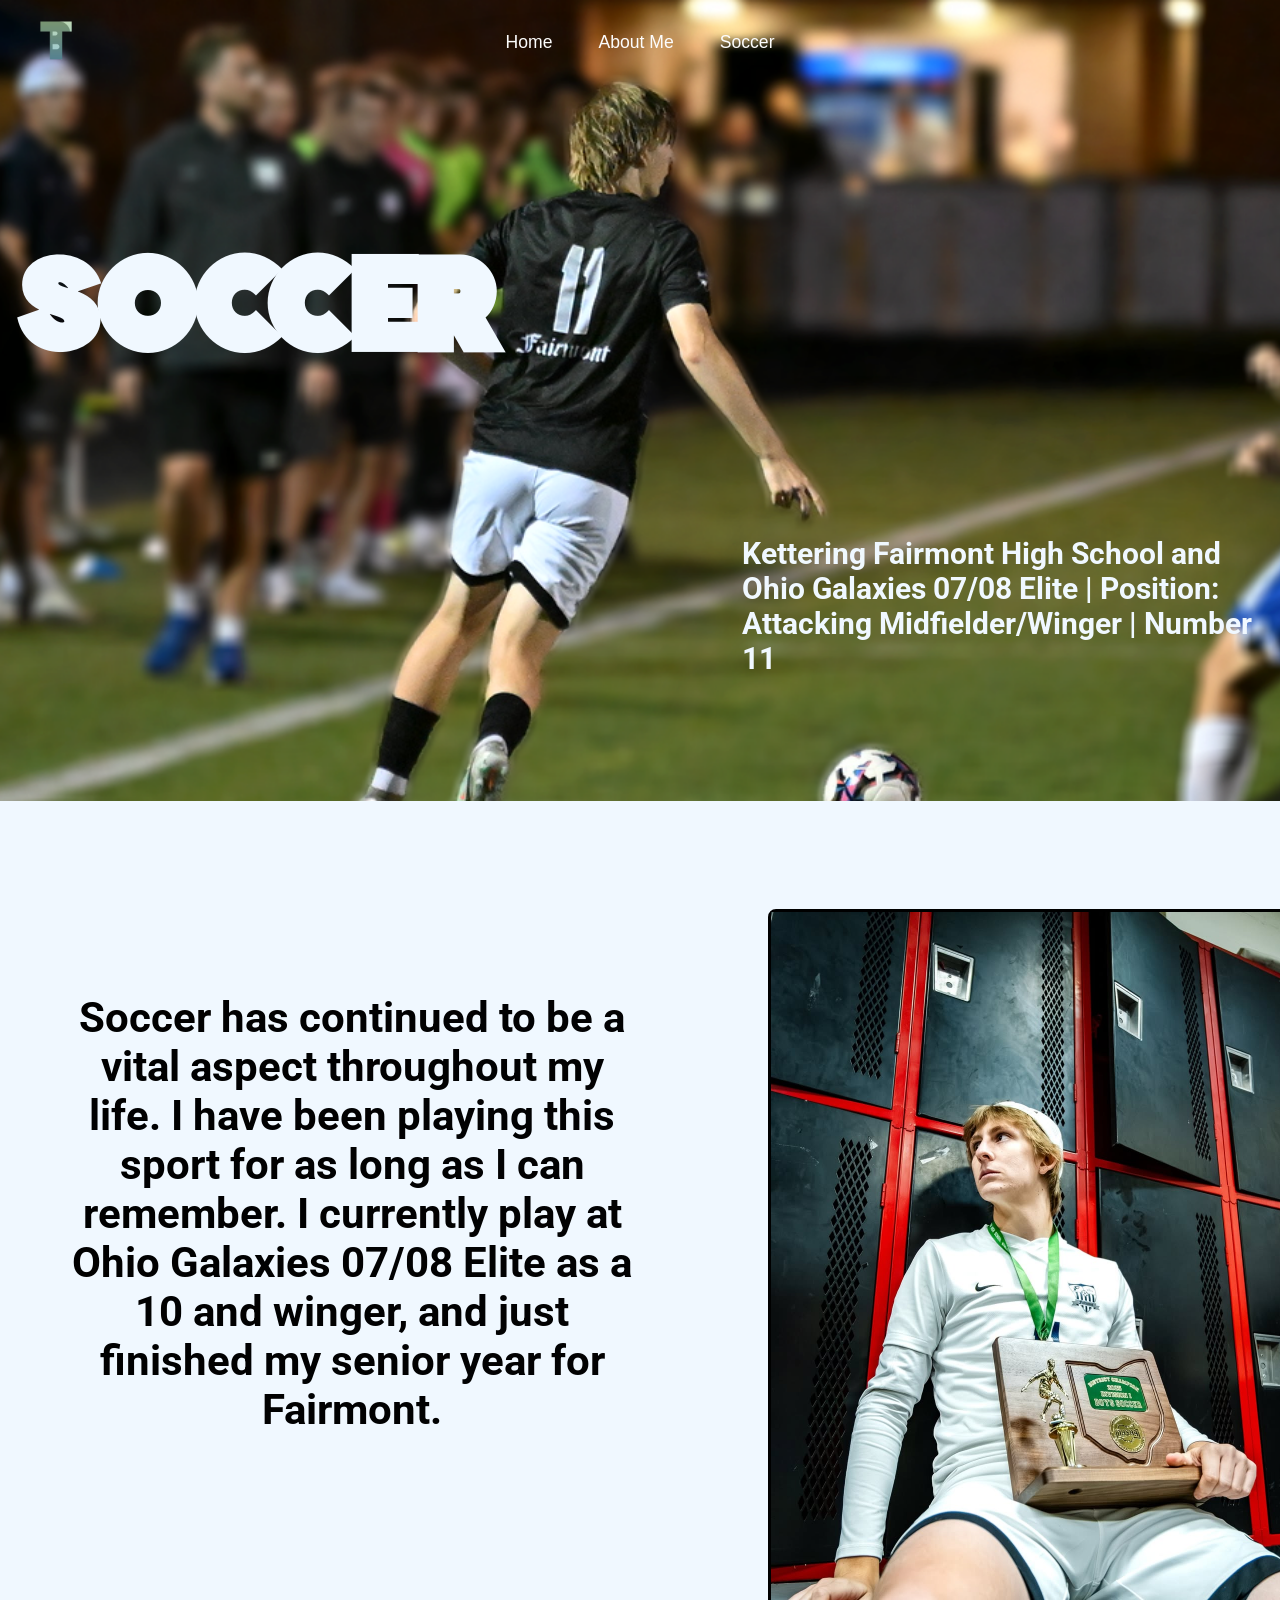
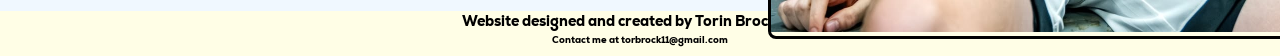
==== soccer.html @ d0cd4567 "a" ====
<!DOCTYPE html>
<html lang="en">

<head>
    <meta charset="utf-8">
    <title> Torin Brock - Soccer </title>
    <link rel="icon" href="images/logo2.png" type="image/x-icon">
    <link href="css/soccer.css" rel="stylesheet">
    
    <script src="scripts/scripts2.js" defer></script>
</head>
<body>
    <nav class="navbar">
        <a href="index.html"> <img src="images/logo2.png" alt="logo" width="50" height="50"> </a>
        <ul class="navcontainer">
    
            <li class="underline"><a href="index.html">Home </a></li>
            <li class="underline"><a href="aboutme.html">About Me </a></li>
            <li class="underline"><a href="soccer.html">Soccer</a></li>
  
        </ul>
         </nav>
          <section class="title"> <h1 id="title"> Soccer </h1> <p class="number"> Kettering Fairmont High School and Ohio Galaxies 07/08 Elite | Position: Attacking Midfielder/Winger | Number 11 </p></section>
<section class="test"> <p> </p>
    </section>
        <section class="paragraph"> <p class="description"> Soccer has continued to be a vital aspect throughout my life. I have been playing this sport for as long as I can remember. I currently play at Ohio Galaxies 07/08 Elite as a 10 and winger, and just finished my senior year for Fairmont.</p> <article class="winpic"><img src="images/downloadgram.org_572810907_17919601893192528_6116271273016944111_n.jpg" width="540" height="720"></article> </section>
            <footer> <h2>Website designed and created by Torin Brock 2025</h2> <p class="email"> Contact me at torbrock11@gmail.com </p>  </footer>
</body>
</html>




































</html>
---- css/soccer.css ----
@charset "utf-8";
   @font-face{
        font-family: colombo;
        src: url('../fonts/Colombo Sans Font.otf'), 
        url('../fonts/Colombo\ Sans\ Font.ttf') 
        
    }
    @font-face {
      font-family: Montserrat;
      src: url('../fonts/LibreBaskerville-Regular.ttf'),
     url('../fonts/LibreBaskerville-Bold.ttf'),
     url('../fonts/LibreBaskerville-Italic.ttf');
      
    }
    @font-face {
      font-family: nexa;
      src: url(../fonts/Nexa-Heavy.ttf),
      url(../fonts/Nexa-ExtraLight.ttf);
    }
    @font-face {
      font-family: roboto;
      src: url(../fonts/Roboto-VariableFont_wdth\,wght.ttf),
      url(../fonts/Roboto-Italic-VariableFont_wdth\,wght.ttf);
    }
 * {
      margin: 0;
      padding: 0;
    }
 body {
    background-image: url("../images/banner.png");
 

 
  background-position: center;
  background-size: cover;
  background-repeat: no-repeat;
  
    background-color: rgb(255, 255, 255);
  
   
    
   
    background-attachment:fixed;
  margin: 0;
 }
 .test {
 
  min-height: 62vh;
  
  
 }
.navbar ul {

  list-style-type: none;
  padding: 0px;
  margin: 0px;
  overflow: hidden;
  
}
.navbar a{
  color: rgb(253, 253, 253);
  text-decoration: none;
  padding: 15px;
  display: block;
  text-align: center;
  font-size: 1.1em;
  font-family: sans-serif;
  font-weight: nexa;
  position: relative;
  text-decoration: none;
  transition: color 0.2s;
}

.title {
    position: relative;
  top: 15%;
  padding-left: 15px;
  display: flex;
min-width: 50%;

  font-weight: 300;
  font-family: colombo;
     opacity: 0;              
  transform: translateY(100px);  
  transition: opacity .1s ease-out, transform .9s ease;


   font-size: 5.5em;
   
  color: aliceblue;
}
.number {
  position: absolute;
  left: 58%;
  top: 200%;
  font-family: roboto;
  font-size: 30px;
  font-weight: 700;
}
.paragraph {
  
   display: flex;
  text-align: center;
  min-height: 90vh;
  background-color:aliceblue
}
.description {
  
  padding-top: 15%;
  padding-left: 5%;
    max-width: 45%;
 font-weight: 700;
font-size: 2.65em;
  font-family: 'roboto', 'Arial Narrow', Arial, sans-serif;
  margin-left: 0%;
  color: hsl(0 0% 100% / 0.0);
  background-clip: text;
 background-image: linear-gradient(to right, rgb(0, 0, 0), rgb(2, 2, 3));
  background-repeat: no-repeat;
 opacity: 0;              
  transform: translateX(-100px);  
  transition: opacity 1s ease-out, transform .9s ease;
  transition-delay: .1s;

}
.description.show {
  opacity: 1;
  transform: translateX(0);
}
 .title.show {
  opacity: 1;
  transform: translateY(0);
}
.navbar a:hover {
  color: rgb(199, 199, 199);
}

.navbar a::after {
  content: "";
  position: absolute;
  left: 0;
  bottom: 6px; 
  height: 2px;
  width: 100%;
  background: currentColor;
  transform: scaleX(0);
  transform-origin: left center;
  transition:  360ms cubic-bezier(.2,.8,.2,1);
  pointer-events: none;
  background-color: rgb(255, 255, 255);
  
}

.navbar a:hover::after,
.navbar a:focus::after,
.navbar a:focus-visible::after {
  transform: scaleX(1);
}

@media (prefers-reduced-motion: reduce) {
  .navbar a::after { transition: none; transform: scaleX(1); }
}


.navbar {

  display: flex;
align-items: center;
 position: sticky;
  top: 0;
padding: 0 1rem;
}

.navcontainer {
  position: absolute;  
  left: 50%;
  transform: translateX(-50%);
  display: flex;
  gap: 1rem;
  list-style: none;
  padding: 0;
}

html, body {
  height: 100%;
  margin: 0;
}


@keyframes cursor {
  50% {  border-color: transparent}
}
@keyframes typing {
  from { width: 0 }
}



footer {
  
    min-height:  5vh;
  background-color: rgb(255, 254, 230);
  
  color: white;
  font-family: nexa;
  font-size: .6em;
 color: black;
 text-align: center;
 top: 10px;
 font-weight:100;
}
 form {
  font-family: nexa;
 }

 legend {
  width: 100%;
 }
 .winpic {
  position: absolute;
  
  top: 101%;
  left: 60%;
  border-radius: 8px;
  border: 3px black solid;
   background-size: cover;
    opacity: 0;              
  transform: translateX(100px);  
  transition: opacity 1s ease-out, transform 1.3s ease;
  transition-delay: .3s;
 }
 .winpic.show {
  opacity: 1;
  transform: translateX(0);
 }
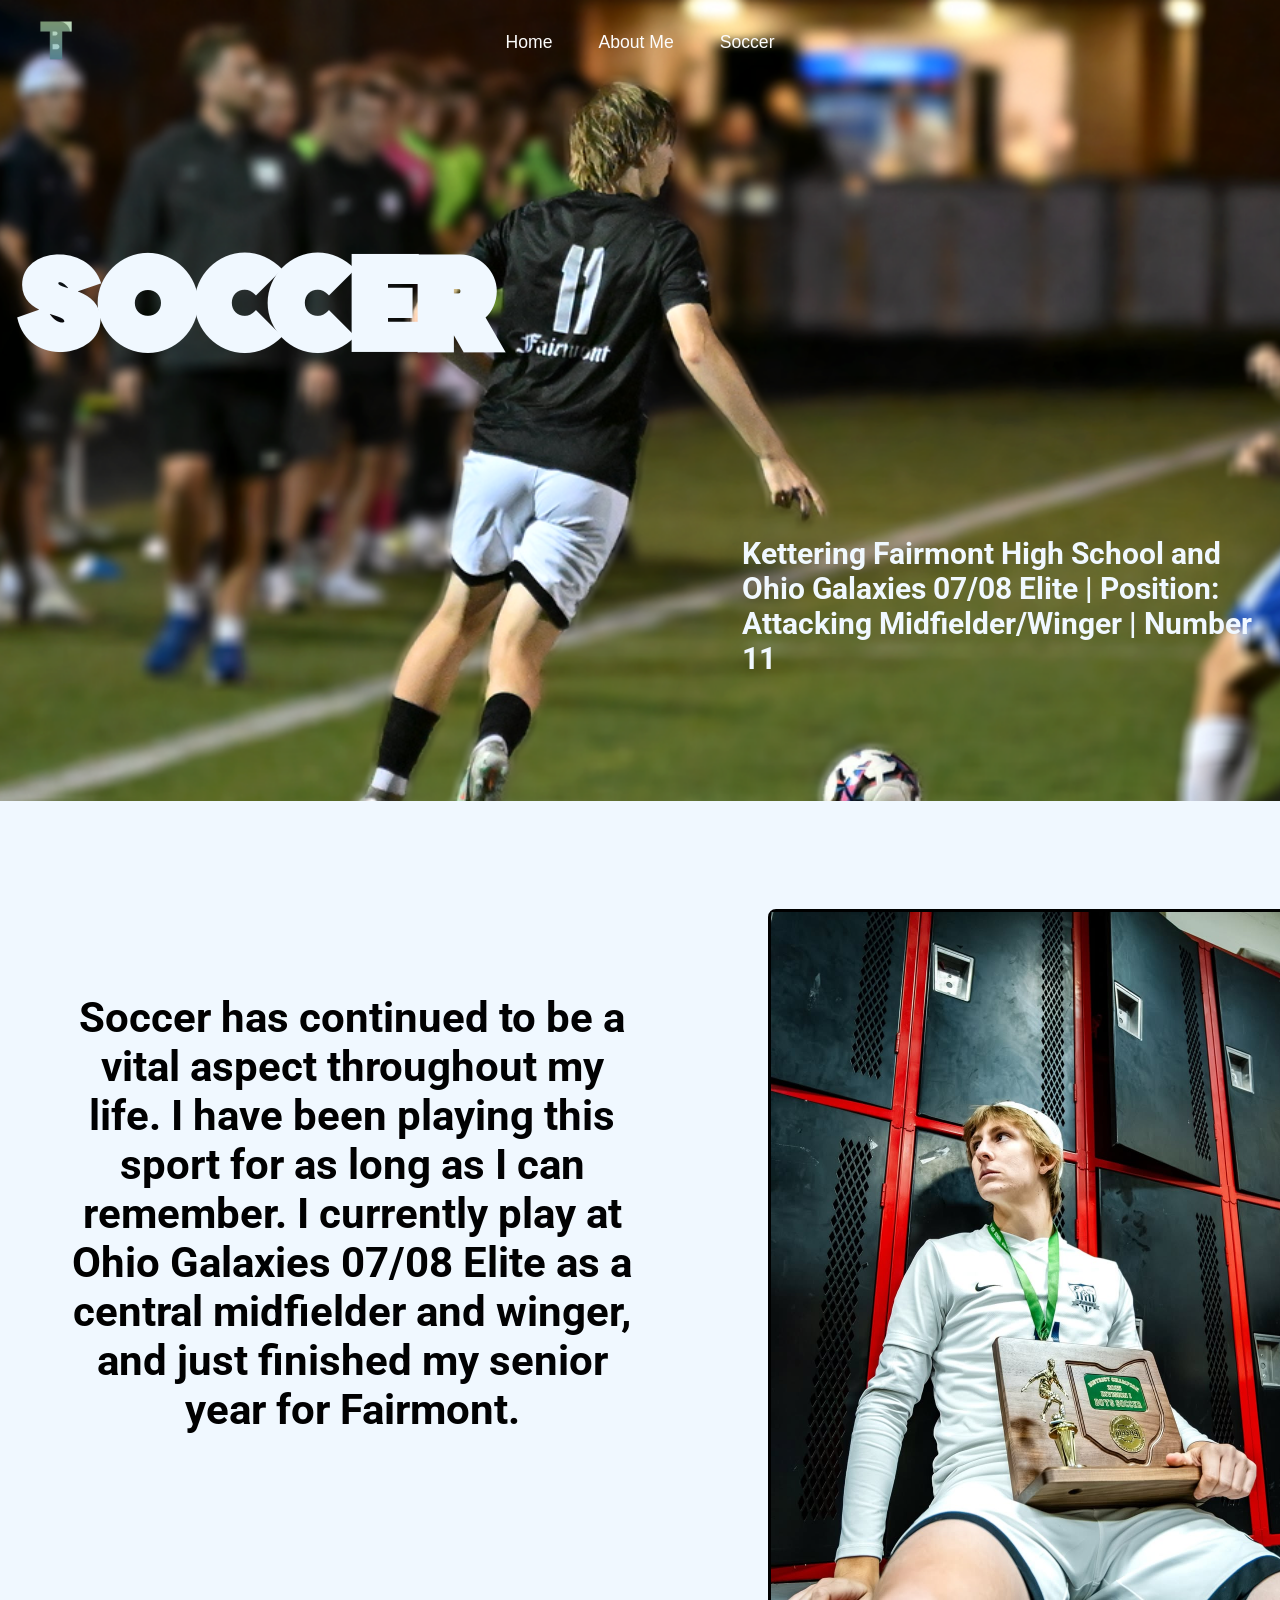
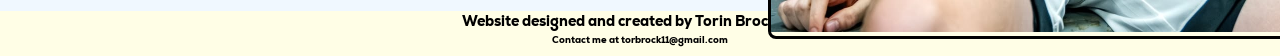
==== commit 0dfe156b: "Update soccer.html" ====
--- a/soccer.html
+++ b/soccer.html
@@ -23,7 +23,7 @@
           <section class="title"> <h1 id="title"> Soccer </h1> <p class="number"> Kettering Fairmont High School and Ohio Galaxies 07/08 Elite | Position: Attacking Midfielder/Winger | Number 11 </p></section>
 <section class="test"> <p> </p>
     </section>
-        <section class="paragraph"> <p class="description"> Soccer has continued to be a vital aspect throughout my life. I have been playing this sport for as long as I can remember. I currently play at Ohio Galaxies 07/08 Elite as a 10 and winger, and just finished my senior year for Fairmont.</p> <article class="winpic"><img src="images/downloadgram.org_572810907_17919601893192528_6116271273016944111_n.jpg" width="540" height="720"></article> </section>
+        <section class="paragraph"> <p class="description"> Soccer has continued to be a vital aspect throughout my life. I have been playing this sport for as long as I can remember. I currently play at Ohio Galaxies 07/08 Elite as a central midfielder and winger, and just finished my senior year for Fairmont.</p> <article class="winpic"><img src="images/downloadgram.org_572810907_17919601893192528_6116271273016944111_n.jpg" width="540" height="720"></article> </section>
             <footer> <h2>Website designed and created by Torin Brock 2025</h2> <p class="email"> Contact me at torbrock11@gmail.com </p>  </footer>
 </body>
 </html>
